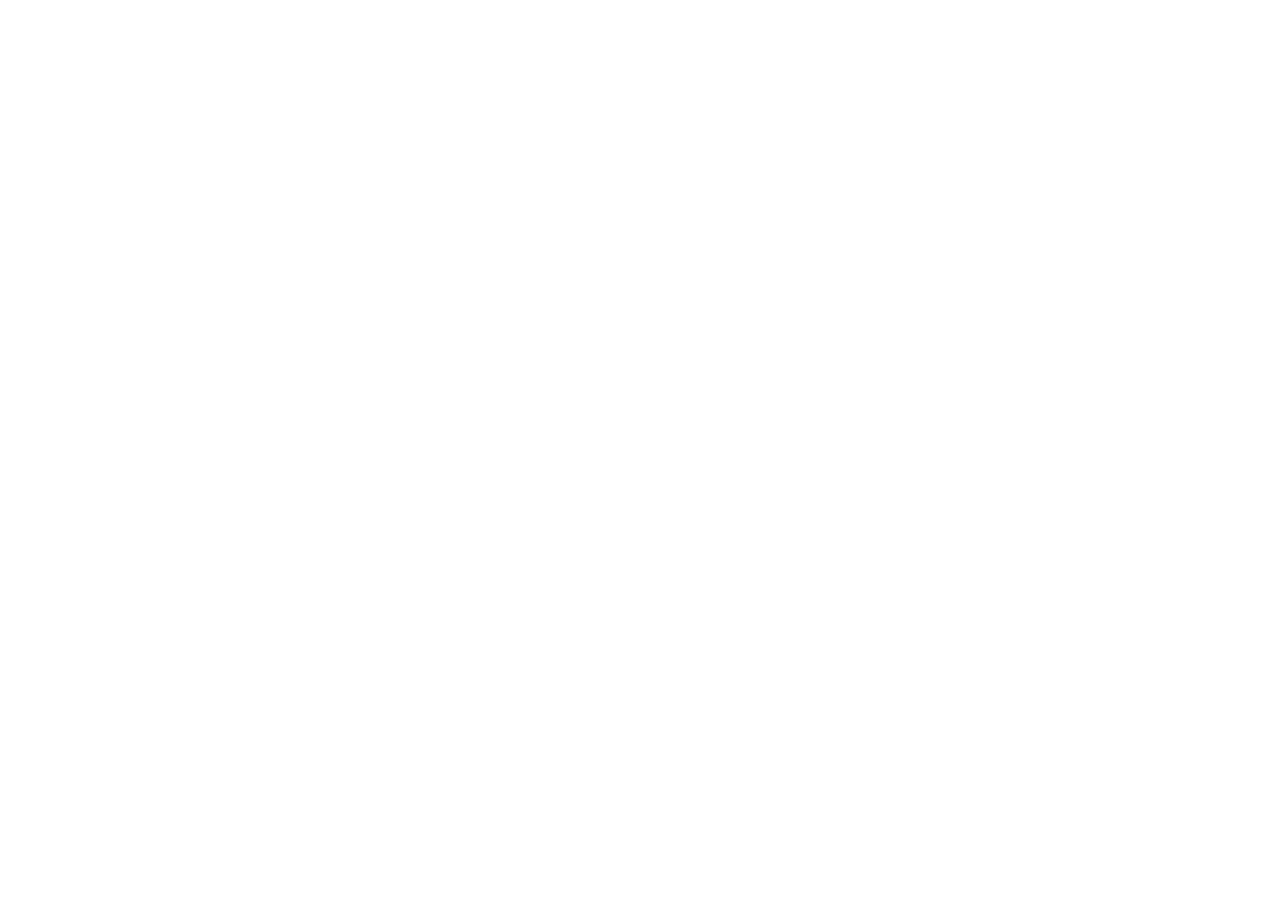
==== redirect.html @ f7e21037 "[update] js" ====
<!DOCTYPE HTML>
<html>

<head>
    <meta http-equiv="content-type" content="text/html; charset=utf-8">
    <meta http-equiv="content-style-type" content="text/css">
    <meta http-equiv="content-script-type" content="text/javascript">
    <meta name="viewport" content="width=device-width,initial-scale=1">
    <meta name="author" content="chlorocube">
    <title>chlorocube</title>
</head>

<body>
<div></div>
</body>

<script>
window.onload = function() {
  var prefixCode = "code=";
  var prefixScope = "&scope=";
  var index = location.href.indexOf(prefixCode);
  if (index > 0) {
    var startIndex = index + prefixCode.length;
    var endIndex = location.href.indexOf(prefixScope);
    var code = location.href.substring(startIndex, endIndex);

    var url = 'intent://simpleschedulewidget/#Intent;scheme=chlorocube;package=jp.co.chlorocube.simpleschedulewidget;category=android.intent.category.BROWSABLE;action=android.intent.action.VIEW;S.code=' + code + ';end'
    location.href = url;
  }
};
</script>

</html>
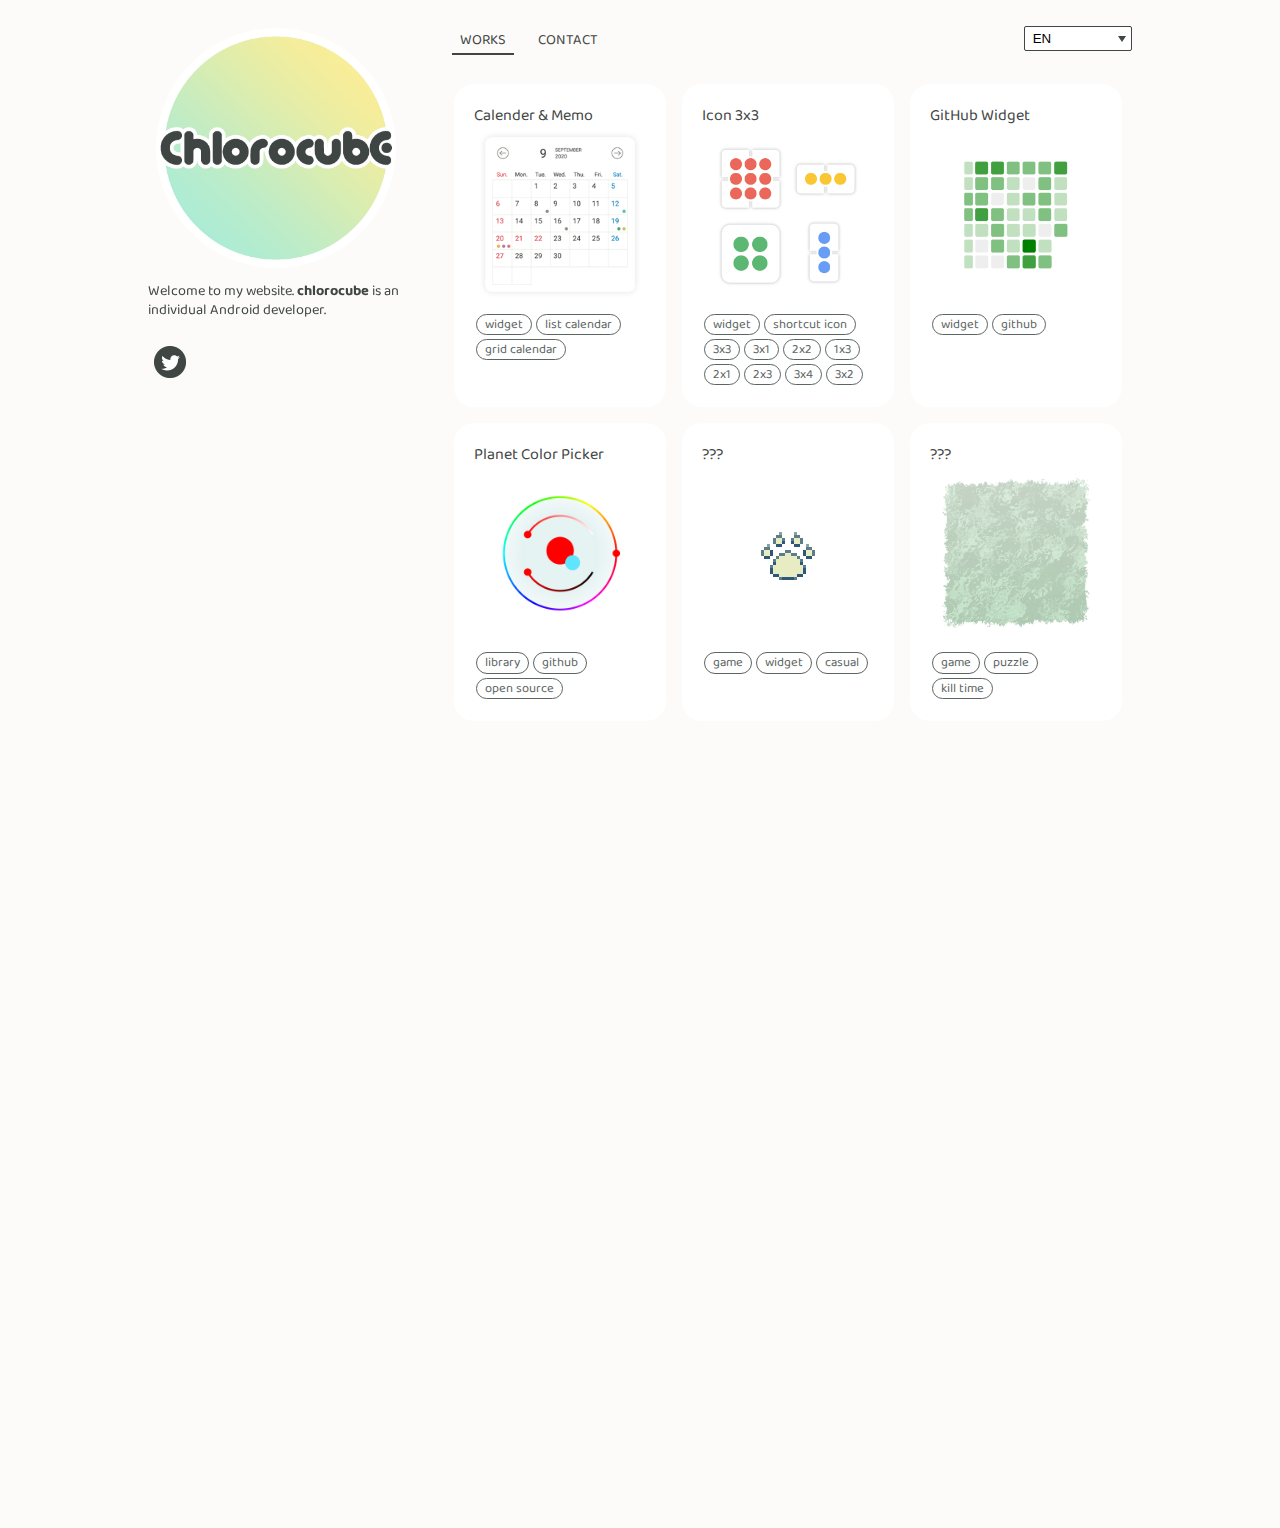
==== commit 81a378c9: "[update] js" ====
--- a/redirect.html
+++ b/redirect.html
@@ -26,6 +26,8 @@
 
     var url = 'intent://simpleschedulewidget/#Intent;scheme=chlorocube;package=jp.co.chlorocube.simpleschedulewidget;category=android.intent.category.BROWSABLE;action=android.intent.action.VIEW;S.code=' + code + ';end'
     location.href = url;
+  } else {
+    location.href = 'index.html';
   }
 };
 </script>
